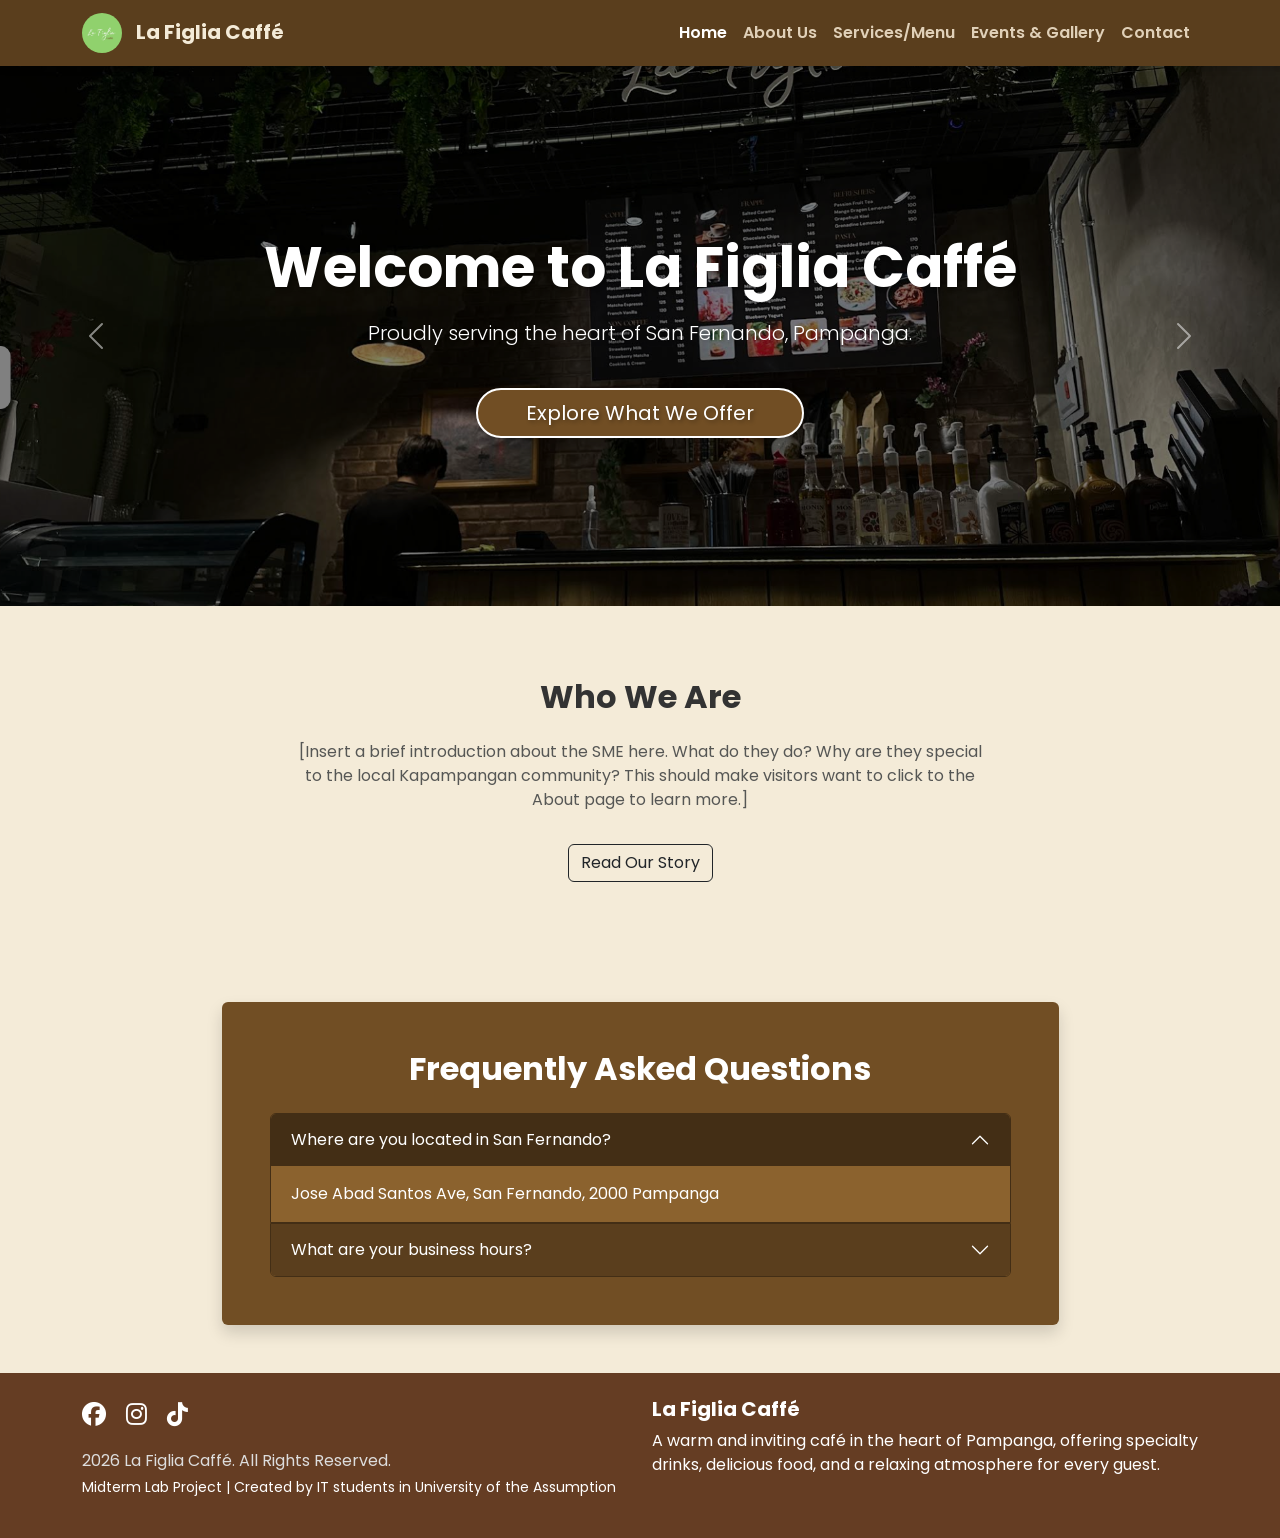
==== index.html @ 01972621 "first commit" ====
<!DOCTYPE html>
<html lang="en">
<head>
    <link rel="stylesheet" href="https://cdnjs.cloudflare.com/ajax/libs/font-awesome/6.4.2/css/all.min.css">
    <meta charset="UTF-8">
    <meta name="viewport" content="width=device-width, initial-scale=1.0">
    <title>La Figlia Caffé | Jose Abad Santos Ave, San Fernando, Pampanga</title>
    <link href="https://cdn.jsdelivr.net/npm/bootstrap@5.3.0/dist/css/bootstrap.min.css" rel="stylesheet">
    <link rel="stylesheet" href="styles.css">
</head>
<body>

    <nav class="navbar navbar-expand-lg navbar-dark navbar-custom sticky-top">
        <div class="container">
            <a class="navbar-brand fw-bold" href="index.html"><img src="images/logo.jpg" alt="La Figlia Caffé Logo" style="height: 40px; width: 40px; border-radius: 50%; margin-right: 10px; object-fit: cover;"> La Figlia Caffé</a>
            <button class="navbar-toggler" type="button" data-bs-toggle="collapse" data-bs-target="#navbarNav">
                <span class="navbar-toggler-icon"></span>
            </button>
            <div class="collapse navbar-collapse justify-content-end" id="navbarNav">
                <ul class="navbar-nav">
                    <li class="nav-item"><a class="nav-link active" href="index.html">Home</a></li>
                    <li class="nav-item"><a class="nav-link" href="about.html">About Us</a></li>
                    <li class="nav-item"><a class="nav-link" href="services.html">Services/Menu</a></li>
                    <li class="nav-item"><a class="nav-link" href="events.html">Events & Gallery</a></li>
                    <li class="nav-item"><a class="nav-link" href="contact.html">Contact</a></li>
                </ul>
            </div>
        </div>
    </nav>

<header class="hero-section position-relative p-0 w-100">
    <div id="heroCarousel" class="carousel slide carousel-fade w-100 h-100" data-bs-ride="carousel">
        <div id="heroCarousel" class="carousel slide carousel-fade h-100" data-bs-ride="carousel">
            <div class="carousel-inner h-100">
                <div class="carousel-item active h-100">
                    <img src="images/hero.png" class="d-block w-100 h-100" style="object-fit: cover; filter: brightness(0.5);" alt="La Figlia Caffé Front">
                </div>
                <div class="carousel-item h-100">
                    <img src="images/cafe-interior.jpg" class="d-block w-100 h-100" style="object-fit: cover; filter: brightness(0.5);" alt="La Figlia Caffé Interior">
                </div>
                <div class="carousel-item h-100">
                    <img src="https://images.unsplash.com/photo-1497935586351-b67a49e012bf?q=80&w=1000&auto=format&fit=crop" class="d-block w-100 h-100" style="object-fit: cover; filter: brightness(0.5);" alt="Coffee Making">
                </div>
            </div>
            
            <button class="carousel-control-prev" type="button" data-bs-target="#heroCarousel" data-bs-slide="prev" style="z-index: 10;">
                <span class="carousel-control-prev-icon" aria-hidden="true"></span>
                <span class="visually-hidden">Previous</span>
            </button>
            <button class="carousel-control-next" type="button" data-bs-target="#heroCarousel" data-bs-slide="next" style="z-index: 10;">
                <span class="carousel-control-next-icon" aria-hidden="true"></span>
                <span class="visually-hidden">Next</span>
            </button>
        </div>

        <div class="position-absolute top-0 start-0 w-100 h-100 d-flex align-items-center justify-content-center" style="z-index: 5; pointer-events: none;">
            <div class="hero-content text-center" style="pointer-events: auto;">
                <h1 class="display-4 fw-bold text-white">Welcome to La Figlia Caffé</h1>
                <p class="lead mt-3 text-white">Proudly serving the heart of San Fernando, Pampanga.</p>
                <a href="services.html" class="btn btn-lg mt-4 px-5 rounded-pill text-white shadow" style="background-color: #714e24; border: 2px solid #ffffff;">Explore What We Offer</a>
            </div>
        </div>
    </header>

    <section class="py-5">
        <div class="container text-center py-4">
            <h2 class="fw-bold mb-4">Who We Are</h2>
            <p class="text-muted mx-auto" style="max-width: 700px;">
                [Insert a brief introduction about the SME here. What do they do? Why are they special to the local Kapampangan community? This should make visitors want to click to the About page to learn more.]
            </p>
            <a href="about.html" class="btn btn-outline-dark mt-3">Read Our Story</a>
        </div>
    </section>

    <section class="py-5">
        <div class="container">
            
            <div class="p-4 p-md-5 rounded shadow w-75 mx-auto" style="background-color: #714e24;">
                <h2 class="text-center fw-bold mb-4 text-white">Frequently Asked Questions</h2>
                
                <div class="accordion" id="faqAccordion">
                    
                    <div class="accordion-item">
                        <h2 class="accordion-header">
                            <button class="accordion-button" type="button" data-bs-toggle="collapse" data-bs-target="#faq1">
                                Where are you located in San Fernando?
                            </button>
                        </h2>
                        <div id="faq1" class="accordion-collapse collapse show" data-bs-parent="#faqAccordion">
                            <div class="accordion-body">
                                Jose Abad Santos Ave, San Fernando, 2000 Pampanga
                            </div>
                        </div>
                    </div>

                    <div class="accordion-item">
                        <h2 class="accordion-header">
                            <button class="accordion-button collapsed" type="button" data-bs-toggle="collapse" data-bs-target="#faq2">
                                What are your business hours?
                            </button>
                        </h2>
                        <div id="faq2" class="accordion-collapse collapse" data-bs-parent="#faqAccordion">
                            <div class="accordion-body">
                                We are open from 10:00AM - 10:00PM everyday.
                            </div>
                        </div>
                    </div>

                </div>
            </div>

        </div>
    </section>
    
    <footer class="footer-custom py-4">
        <div class="container">
            <div class="row">
                <div class="col-md-6">
                    <div class="mb-3">
                        <a href="https://www.facebook.com" target="_blank" class="text-white me-3" style="font-size: 1.5rem;"><i class="fab fa-facebook"></i></a>
                        <a href="https://www.instagram.com" target="_blank" class="text-white me-3" style="font-size: 1.5rem;"><i class="fab fa-instagram"></i></a>
                        <a href="https://www.tiktok.com" target="_blank" class="text-white" style="font-size: 1.5rem;"><i class="fab fa-tiktok"></i></a>
                    </div>
                    <p class="mb-1">2026 La Figlia Caffé. All Rights Reserved.</p>
                    <p class="small text-white">Midterm Lab Project | Created by IT students in University of the Assumption</p>
                </div>
                <div class="col-md-6">
                    <h5 class="text-white fw-bold">La Figlia Caffé</h5>
                    <p class="text-white">A warm and inviting café in the heart of Pampanga, offering specialty drinks, delicious food, and a relaxing atmosphere for every guest.</p>
                </div>
            </div>
        </div>
    </footer>

    <script src="https://cdn.jsdelivr.net/npm/bootstrap@5.3.0/dist/js/bootstrap.bundle.min.js"></script>
</body>
</html>
---- styles.css ----
@import url('https://fonts.googleapis.com/css2?family=Poppins:wght@300;400;600;700&display=swap');

/* Overall Website Background */
body {
    font-family: 'Poppins', sans-serif;
    color: #333;
    background-color: #f4ebd8; /* Soft cream brown */
}

/* Navbar Styles */
.navbar-custom {
    background-color: #5a3e1d; /* Rich coffee brown */
    box-shadow: 0 4px 6px rgba(0,0,0,0.1);
}
.navbar-custom .navbar-brand {
    color: #f4ebd8 !important; /* Cream color for the logo text */
}
.navbar-custom .navbar-brand:hover {
    color: #ffffff !important;
}
.navbar-custom .nav-link {
    font-weight: 600;
    color: #e0d0b8 !important; /* Light tan/cream for links */
    transition: color 0.3s ease;
}
.navbar-custom .nav-link:hover,
.navbar-custom .nav-link.active {
    color: #ffffff !important; /* Pure white when hovering or active */
}

/* Hero Section */
/* Hero Section */
.hero-section {
    height: 60vh;         /* Forces the height to 60% of the screen */
    min-height: 400px;    /* Prevents it from getting too small on phones */
    overflow: hidden;     /* Keeps the images contained */
    background-size: cover;
    display: flex;
    align-items: center;
    text-align: left; 
    color:  #ffffff;
}

.hero-content {
    text-shadow: 2px 2px 4px rgba(0, 0, 0, 0.3);
}

.hero-content h1 {
    font-weight: 700;
    font-size: 3.5rem;
    animation: fadeIn 1.5s ease-in-out;
}

@keyframes fadeIn {
    from { opacity: 0; transform: translateY(20px); }
    to { opacity: 1; transform: translateY(0); }
}

.custom-card {
    transition: transform 0.3s ease, box-shadow 0.3s ease;
    border: none;
    box-shadow: 0 4px 8px rgba(0,0,0,0.1);
}
.custom-card:hover {
    transform: translateY(-10px);
    box-shadow: 0 12px 20px rgba(0,0,0,0.15);
}

.footer-custom {
    background-color: #653d23;
    color: #ddd;
    padding: 40px 0 20px;
}

.custom-menu-tabs .nav-link {
    color: #333;
    font-weight: 600;
    margin: 0 5px;
    border-radius: 50px;
    padding: 10px 25px;
    transition: all 0.3s ease;
}

.custom-menu-tabs .nav-link:hover {
    background-color: #f8f9fa; 
}

.custom-menu-tabs .nav-link.active {
    background-color: #805d31; 
    color: white;
}

.about-img {
    height: 400px; 
    width: 100%;
    object-fit: cover; 
    object-position: center; 
}

/* Custom Styles for the FAQ Accordion */
#faqAccordion .accordion-item {
    background-color: #8b622e; /* Lighter brown for the answer area */
    border: 1px solid #432e15;
    color: #ffffff;
}

#faqAccordion .accordion-button {
    background-color: #5a3e1d; /* Darker brown for the question */
    color: #ffffff;
}

#faqAccordion .accordion-button:not(.collapsed) {
    background-color: #432e15; /* Even darker when clicked/open */
    color: #ffffff;
    box-shadow: none;
}

#faqAccordion .accordion-button:focus {
    border-color: #8b622e;
    box-shadow: 0 0 0 0.25rem rgba(113, 78, 36, 0.5);
}

/* Make the dropdown arrow white so it's visible on dark brown */
#faqAccordion .accordion-button::after {
    filter: brightness(0) invert(1);
}



.bg-cafe-brown {
    background-color: #95745a 
}

header{
    background-color: #8b622e;
}


section {
    background-color: #f4ebd8;
}
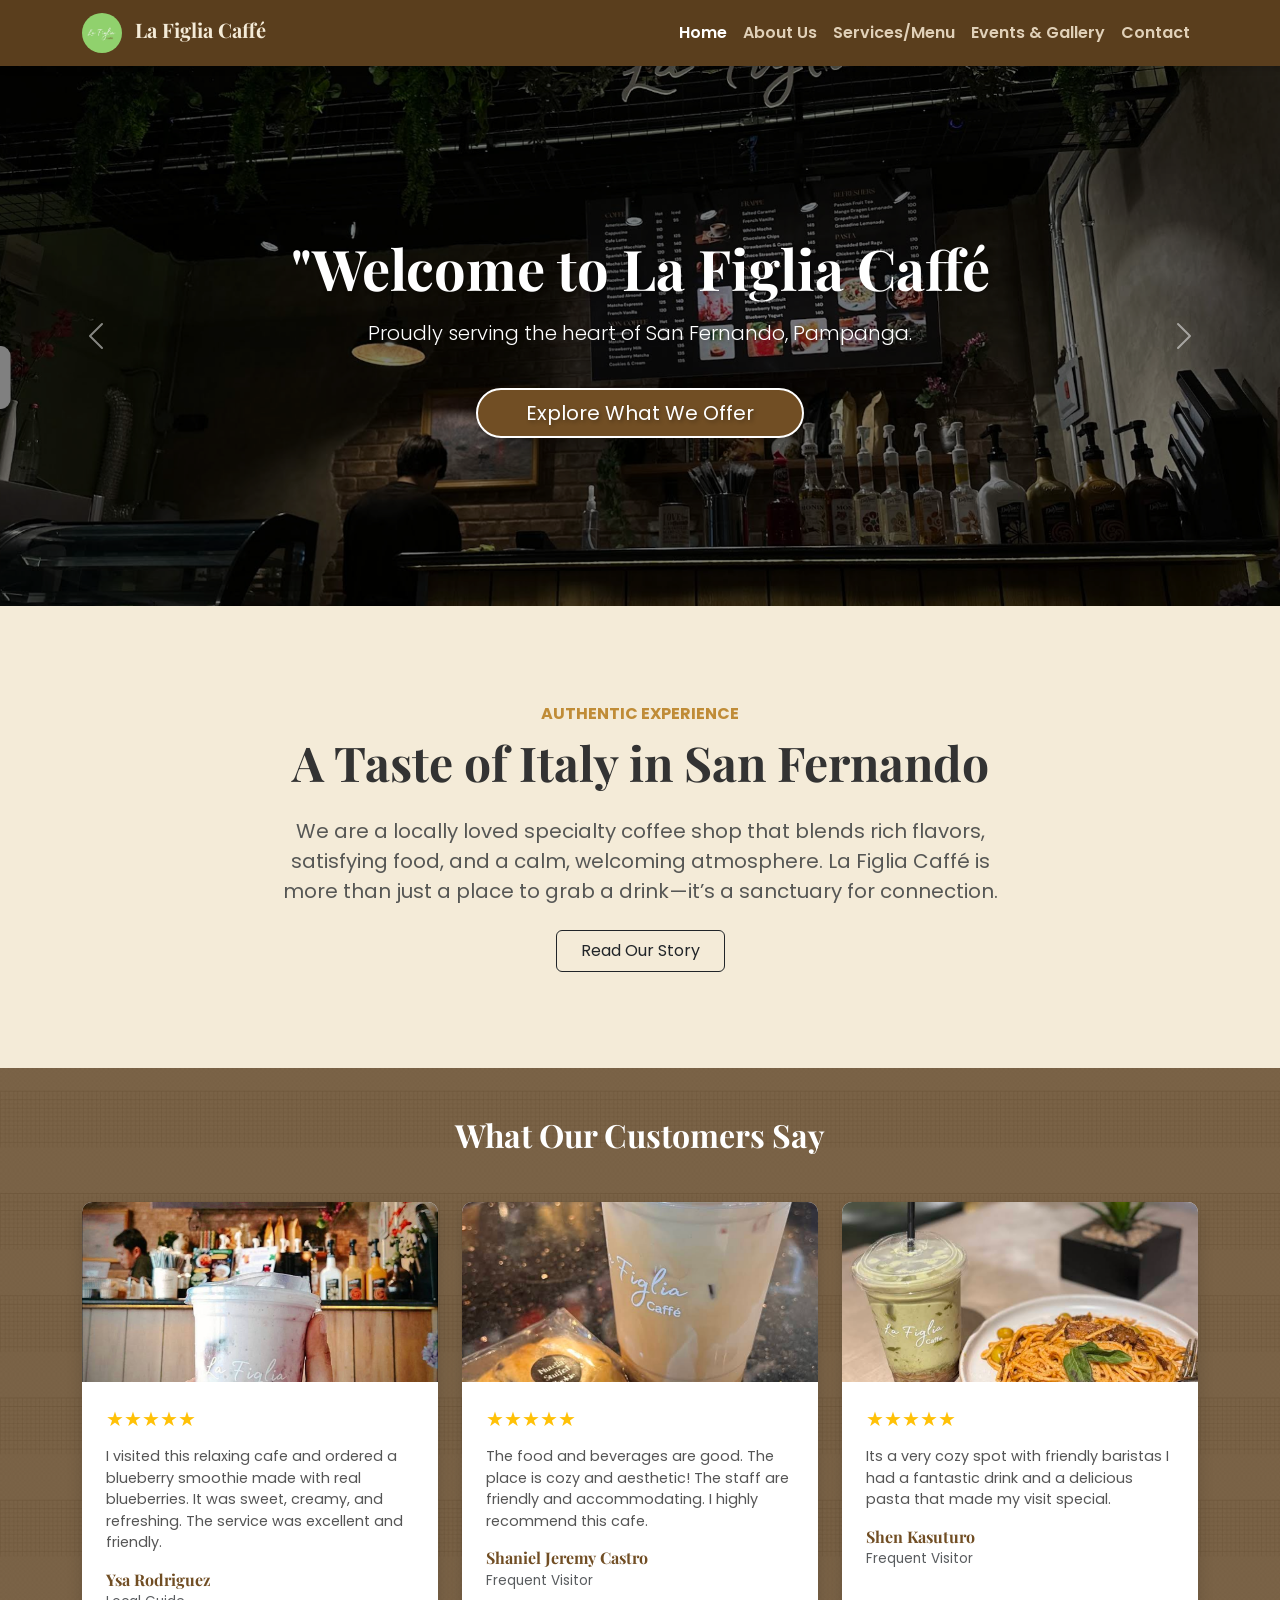
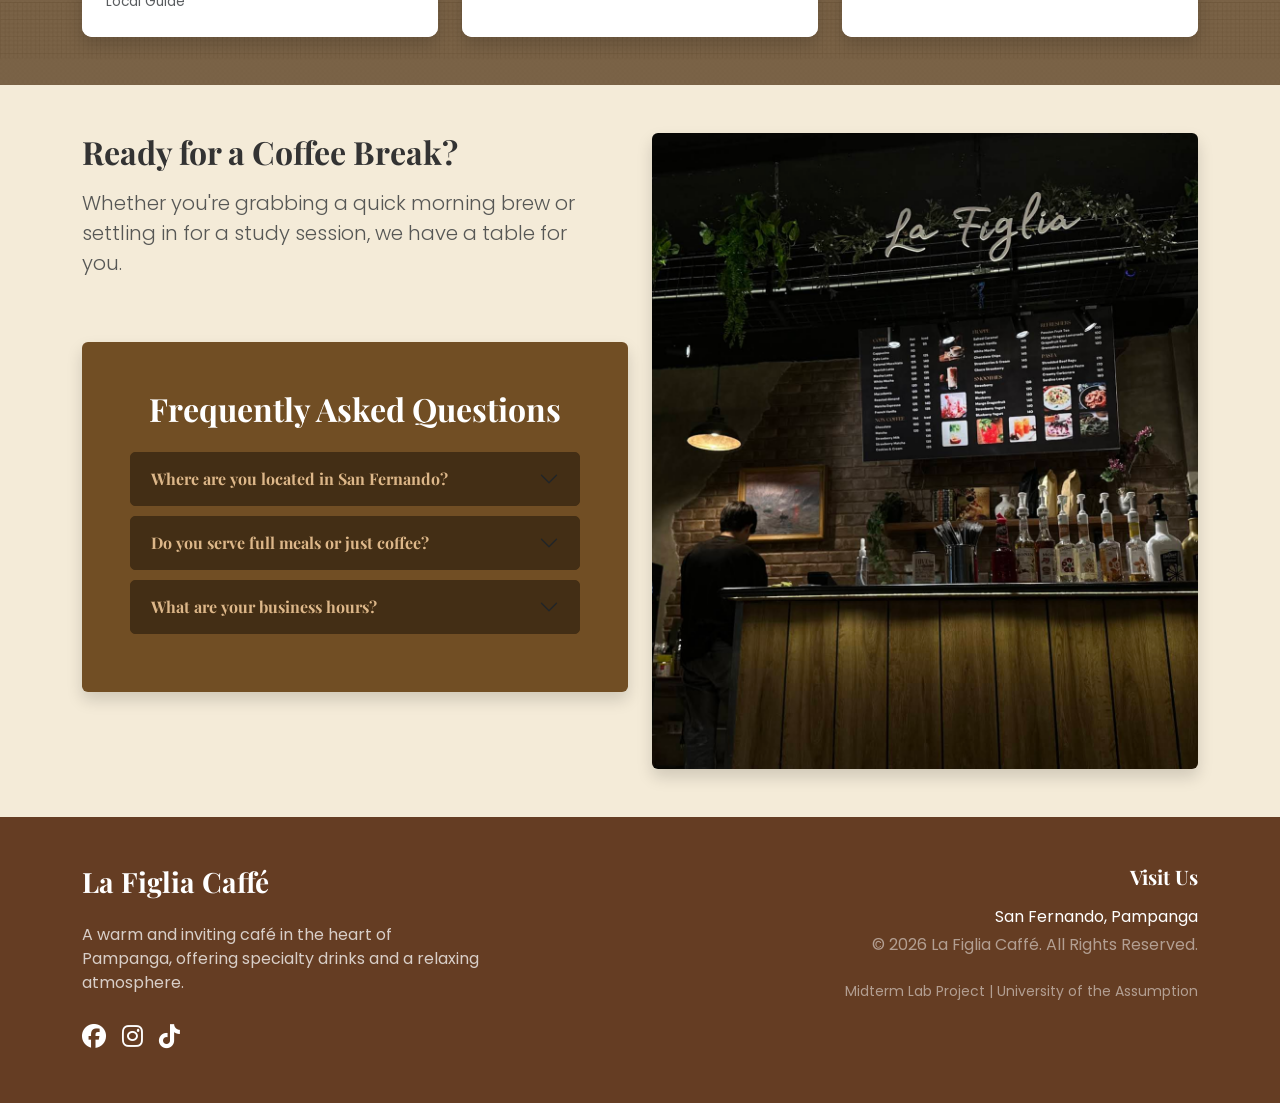
==== commit 61b9ec21: "Deployment" ====
--- a/index.html
+++ b/index.html
@@ -1,10 +1,10 @@
 <!DOCTYPE html>
 <html lang="en">
 <head>
-    <link rel="stylesheet" href="https://cdnjs.cloudflare.com/ajax/libs/font-awesome/6.4.2/css/all.min.css">
     <meta charset="UTF-8">
     <meta name="viewport" content="width=device-width, initial-scale=1.0">
     <title>La Figlia Caffé | Jose Abad Santos Ave, San Fernando, Pampanga</title>
+    <link rel="stylesheet" href="https://cdnjs.cloudflare.com/ajax/libs/font-awesome/6.4.2/css/all.min.css">
     <link href="https://cdn.jsdelivr.net/npm/bootstrap@5.3.0/dist/css/bootstrap.min.css" rel="stylesheet">
     <link rel="stylesheet" href="styles.css">
 </head>
@@ -12,7 +12,10 @@
 
     <nav class="navbar navbar-expand-lg navbar-dark navbar-custom sticky-top">
         <div class="container">
-            <a class="navbar-brand fw-bold" href="index.html"><img src="images/logo.jpg" alt="La Figlia Caffé Logo" style="height: 40px; width: 40px; border-radius: 50%; margin-right: 10px; object-fit: cover;"> La Figlia Caffé</a>
+            <a class="navbar-brand fw-bold" href="index.html">
+                <img src="images/logo.jpg" alt="La Figlia Caffé Logo" style="height: 40px; width: 40px; border-radius: 50%; margin-right: 8px; object-fit: cover;"> 
+                La Figlia Caffé
+            </a>
             <button class="navbar-toggler" type="button" data-bs-toggle="collapse" data-bs-target="#navbarNav">
                 <span class="navbar-toggler-icon"></span>
             </button>
@@ -28,9 +31,8 @@
         </div>
     </nav>
 
-<header class="hero-section position-relative p-0 w-100">
-    <div id="heroCarousel" class="carousel slide carousel-fade w-100 h-100" data-bs-ride="carousel">
-        <div id="heroCarousel" class="carousel slide carousel-fade h-100" data-bs-ride="carousel">
+    <header class="hero-section position-relative p-0 w-100">
+        <div id="heroCarousel" class="carousel slide carousel-fade w-100 h-100" data-bs-ride="carousel">
             <div class="carousel-inner h-100">
                 <div class="carousel-item active h-100">
                     <img src="images/hero.png" class="d-block w-100 h-100" style="object-fit: cover; filter: brightness(0.5);" alt="La Figlia Caffé Front">
@@ -42,7 +44,6 @@
                     <img src="https://images.unsplash.com/photo-1497935586351-b67a49e012bf?q=80&w=1000&auto=format&fit=crop" class="d-block w-100 h-100" style="object-fit: cover; filter: brightness(0.5);" alt="Coffee Making">
                 </div>
             </div>
-            
             <button class="carousel-control-prev" type="button" data-bs-target="#heroCarousel" data-bs-slide="prev" style="z-index: 10;">
                 <span class="carousel-control-prev-icon" aria-hidden="true"></span>
                 <span class="visually-hidden">Previous</span>
@@ -55,78 +56,151 @@
 
         <div class="position-absolute top-0 start-0 w-100 h-100 d-flex align-items-center justify-content-center" style="z-index: 5; pointer-events: none;">
             <div class="hero-content text-center" style="pointer-events: auto;">
-                <h1 class="display-4 fw-bold text-white">Welcome to La Figlia Caffé</h1>
+                <h1 class="fw-bold text-white">"Welcome to La Figlia Caffé</h1>
                 <p class="lead mt-3 text-white">Proudly serving the heart of San Fernando, Pampanga.</p>
                 <a href="services.html" class="btn btn-lg mt-4 px-5 rounded-pill text-white shadow" style="background-color: #714e24; border: 2px solid #ffffff;">Explore What We Offer</a>
             </div>
         </div>
     </header>
 
+    <section class="py-5 overflow-hidden">
+        <div class="container py-5">
+            <div class="row justify-content-center">
+                <div class="col-lg-8 text-center">
+                    <span class="text-uppercase fw-bold ls-2" style="color: #c08c37;">Authentic Experience</span>
+                    <h2 class="display-5 fw-bold mt-2 mb-4">A Taste of Italy in San Fernando</h2>
+                    <p class="text-muted fs-5 mb-4">
+                        We are a locally loved specialty coffee shop that blends rich flavors, satisfying food, and a calm, welcoming atmosphere. La Figlia Caffé is more than just a place to grab a drink—it’s a sanctuary for connection.
+                    </p>
+                    <a href="about.html" class="btn btn-outline-dark px-4 py-2">Read Our Story</a>
+                </div>
+            </div>
+        </div>
+    </section>
+
+    <section class="py-5 text-white grid-pattern-overlay">
+    
+        <div class="container">
+            <h2 class="fw-bold mb-5 text-center">What Our Customers Say</h2>
+            <div class="row g-4">
+                <div class="col-md-4">
+                    <div class="card h-100 border-0 shadow custom-card" style="border-radius: 10px; overflow: hidden;">
+                        <img src="images/review1.png" alt="Customer Review 1" style="width: 100%; height: 180px; object-fit: cover;">
+                        <div class="card-body p-4" style="background: #fff;">
+                            <h5 class="text-warning mb-3">★★★★★</h5>
+                            <p class="card-text" style="font-size: 0.9rem; line-height: 1.5; color: #555;">I visited this relaxing cafe and ordered a blueberry smoothie made with real blueberries. It was sweet, creamy, and refreshing. The service was excellent and friendly.</p>
+                            <h6 class="fw-bold mt-3 mb-0" style="color: #714e24;">Ysa Rodriguez</h6>
+                            <small class="text-muted" style="font-size: 0.85rem;">Local Guide</small>
+                        </div>
+                    </div>
+                </div>
+                <div class="col-md-4">
+                    <div class="card h-100 border-0 shadow custom-card" style="border-radius: 10px; overflow: hidden;">
+                        <img src="images/review2.png" alt="Customer Review 2" style="width: 100%; height: 180px; object-fit: cover;">
+                        <div class="card-body p-4" style="background: #fff;">
+                            <h5 class="text-warning mb-3">★★★★★</h5>
+                            <p class="card-text" style="font-size: 0.9rem; line-height: 1.5; color: #555;">The food and beverages are good. The place is cozy and aesthetic! The staff are friendly and accommodating. I highly recommend this cafe.</p>
+                            <h6 class="fw-bold mt-3 mb-0" style="color: #714e24;">Shaniel Jeremy Castro</h6>
+                            <small class="text-muted" style="font-size: 0.85rem;">Frequent Visitor</small>
+                        </div>
+                    </div>
+                </div>
+                <div class="col-md-4">
+                    <div class="card h-100 border-0 shadow custom-card" style="border-radius: 10px; overflow: hidden;">
+                        <img src="images/review3.png" alt="Customer Review 3" style="width: 100%; height: 180px; object-fit: cover;">
+                        <div class="card-body p-4" style="background: #fff;">
+                            <h5 class="text-warning mb-3">★★★★★</h5>
+                            <p class="card-text" style="font-size: 0.9rem; line-height: 1.5; color: #555;">Its a very cozy spot with friendly baristas I had a fantastic drink and a delicious pasta that made my visit special.</p>
+                            <h6 class="fw-bold mt-3 mb-0" style="color: #714e24;">Shen Kasuturo</h6>
+                            <small class="text-muted" style="font-size: 0.85rem;">Frequent Visitor</small>
+                        </div>
+                    </div>
+                </div>
+            </div>
+        </div>
+    </section>
+
     <section class="py-5">
-        <div class="container text-center py-4">
-            <h2 class="fw-bold mb-4">Who We Are</h2>
-            <p class="text-muted mx-auto" style="max-width: 700px;">
-                [Insert a brief introduction about the SME here. What do they do? Why are they special to the local Kapampangan community? This should make visitors want to click to the About page to learn more.]
-            </p>
-            <a href="about.html" class="btn btn-outline-dark mt-3">Read Our Story</a>
-        </div>
+        <div class="container">
+            <div class="row align-items-stretch g-4">
+                <div class="col-md-6 d-flex flex-column">
+                    <div class="mb-5 pe-lg-4">
+                        <h2 class="fw-bold mb-3">Ready for a Coffee Break?</h2>
+                        <p class="lead text-muted" style="color: #7d590c;">Whether you're grabbing a quick morning brew or settling in for a study session, we have a table for you.</p>
+                    </div>
+
+                    <div class="p-4 p-md-5 rounded shadow" style="background-color: #714e24; height: auto;">                        
+                        <h2 class="text-center fw-bold mb-4 text-white">Frequently Asked Questions</h2>
+                        
+                        <div class="accordion flex-grow-1" id="faqAccordion">
+                            
+                            <div class="accordion-item">
+                                <h2 class="accordion-header" id="headingOne">
+                                    <button class="accordion-button collapsed" type="button" data-bs-toggle="collapse" data-bs-target="#faq1" aria-expanded="false" aria-controls="faq1">
+                                        Where are you located in San Fernando?
+                                    </button>
+                                </h2>
+                                <div id="faq1" class="accordion-collapse collapse" aria-labelledby="headingOne" data-bs-parent="#faqAccordion">
+                                    <div class="accordion-body" style="color: #f4ebd8;">
+                                        Jose Abad Santos Ave, San Fernando, 2000 Pampanga
+                                    </div>
+                                </div>
+                            </div>
+
+                            <div class="accordion-item">
+                                <h2 class="accordion-header" id="headingTwo">
+                                    <button class="accordion-button collapsed" type="button" data-bs-toggle="collapse" data-bs-target="#faq2" aria-expanded="false" aria-controls="faq2">
+                                        Do you serve full meals or just coffee?
+                                    </button>
+                                </h2>
+                                <div id="faq2" class="accordion-collapse collapse" aria-labelledby="headingTwo" data-bs-parent="#faqAccordion">
+                                    <div class="accordion-body" style="color: #f4ebd8;">
+                                        We serve a variety of hearty Kapampangan-inspired rice meals, and pastas to pair with your drinks. 
+                                    </div>
+                                </div>
+                            </div>
+
+                            <div class="accordion-item">
+                                <h2 class="accordion-header" id="headingThree">
+                                    <button class="accordion-button collapsed" type="button" data-bs-toggle="collapse" data-bs-target="#faq3" aria-expanded="false" aria-controls="faq3">
+                                        What are your business hours?
+                                    </button>
+                                </h2>
+                                <div id="faq3" class="accordion-collapse collapse" aria-labelledby="headingThree" data-bs-parent="#faqAccordion">
+                                    <div class="accordion-body" style="color: #f4ebd8;">
+                                        We are open from 10:00AM - 10:00PM everyday.
+                                    </div>
+                                </div>
+                            </div>
+
+                        </div>
+                        </div>
+                </div>
+                
+                <div class="col-md-6">
+                    <img src="images/pic1.png" alt="La Figlia Caffé" class="w-100 h-100 rounded shadow" style="object-fit: cover;">
+                </div>
+            </div>
+        </div>         
     </section>
 
-    <section class="py-5">
-        <div class="container">
-            
-            <div class="p-4 p-md-5 rounded shadow w-75 mx-auto" style="background-color: #714e24;">
-                <h2 class="text-center fw-bold mb-4 text-white">Frequently Asked Questions</h2>
-                
-                <div class="accordion" id="faqAccordion">
-                    
-                    <div class="accordion-item">
-                        <h2 class="accordion-header">
-                            <button class="accordion-button" type="button" data-bs-toggle="collapse" data-bs-target="#faq1">
-                                Where are you located in San Fernando?
-                            </button>
-                        </h2>
-                        <div id="faq1" class="accordion-collapse collapse show" data-bs-parent="#faqAccordion">
-                            <div class="accordion-body">
-                                Jose Abad Santos Ave, San Fernando, 2000 Pampanga
-                            </div>
-                        </div>
-                    </div>
-
-                    <div class="accordion-item">
-                        <h2 class="accordion-header">
-                            <button class="accordion-button collapsed" type="button" data-bs-toggle="collapse" data-bs-target="#faq2">
-                                What are your business hours?
-                            </button>
-                        </h2>
-                        <div id="faq2" class="accordion-collapse collapse" data-bs-parent="#faqAccordion">
-                            <div class="accordion-body">
-                                We are open from 10:00AM - 10:00PM everyday.
-                            </div>
-                        </div>
-                    </div>
-
-                </div>
-            </div>
-
-        </div>
-    </section>
-    
-    <footer class="footer-custom py-4">
-        <div class="container">
-            <div class="row">
+    <footer class="footer-custom py-5 text-white">
+        <div class="container">
+            <div class="row gy-4">
                 <div class="col-md-6">
-                    <div class="mb-3">
-                        <a href="https://www.facebook.com" target="_blank" class="text-white me-3" style="font-size: 1.5rem;"><i class="fab fa-facebook"></i></a>
-                        <a href="https://www.instagram.com" target="_blank" class="text-white me-3" style="font-size: 1.5rem;"><i class="fab fa-instagram"></i></a>
-                        <a href="https://www.tiktok.com" target="_blank" class="text-white" style="font-size: 1.5rem;"><i class="fab fa-tiktok"></i></a>
-                    </div>
-                    <p class="mb-1">2026 La Figlia Caffé. All Rights Reserved.</p>
-                    <p class="small text-white">Midterm Lab Project | Created by IT students in University of the Assumption</p>
-                </div>
-                <div class="col-md-6">
-                    <h5 class="text-white fw-bold">La Figlia Caffé</h5>
-                    <p class="text-white">A warm and inviting café in the heart of Pampanga, offering specialty drinks, delicious food, and a relaxing atmosphere for every guest.</p>
+                    <h3 class="fw-bold mb-4">La Figlia Caffé</h3>
+                    <p class="opacity-75 mb-4" style="max-width: 400px;">A warm and inviting café in the heart of Pampanga, offering specialty drinks and a relaxing atmosphere.</p>
+                    <div class="d-flex gap-3">
+                        <a href="https://web.facebook.com/profile.php?id=100064023850312" target="_blank" class="text-white fs-4"><i class="fab fa-facebook"></i></a>
+                        <a href="https://www.instagram.com/lafigliacaffe?igsh=OGhwcjQxeGR0eXFm" target="_blank" class="text-white fs-4"><i class="fab fa-instagram"></i></a>
+                        <a href="https://www.tiktok.com/@benseangwyn2512" target="_blank" class="text-white fs-4"><i class="fab fa-tiktok"></i></a>
+                    </div>
+                </div>
+                <div class="col-md-6 text-md-end">
+                    <h5 class="fw-bold mb-3">Visit Us</h5>
+                    <p class="mb-1">San Fernando, Pampanga</p>
+                    <p class="mb-4 text-white-50">© 2026 La Figlia Caffé. All Rights Reserved.</p>
+                    <p class="small text-white-50">Midterm Lab Project | University of the Assumption</p>
                 </div>
             </div>
         </div>
--- a/styles.css
+++ b/styles.css
@@ -1,4 +1,4 @@
-@import url('https://fonts.googleapis.com/css2?family=Poppins:wght@300;400;600;700&display=swap');
+@import url('https://fonts.googleapis.com/css2?family=Playfair+Display:wght@600;700&family=Poppins:wght@300;400;600;700&display=swap');
 
 /* Overall Website Background */
 body {
@@ -7,38 +7,42 @@
     background-color: #f4ebd8; /* Soft cream brown */
 }
 
+/* Typography */
+h1, h2, h3, h4, h5, h6, .navbar-brand {
+    font-family: 'Playfair Display', serif;
+}
+
 /* Navbar Styles */
 .navbar-custom {
     background-color: #5a3e1d; /* Rich coffee brown */
     box-shadow: 0 4px 6px rgba(0,0,0,0.1);
 }
 .navbar-custom .navbar-brand {
-    color: #f4ebd8 !important; /* Cream color for the logo text */
+    color: #f4ebd8 !important;
 }
 .navbar-custom .navbar-brand:hover {
     color: #ffffff !important;
 }
 .navbar-custom .nav-link {
     font-weight: 600;
-    color: #e0d0b8 !important; /* Light tan/cream for links */
+    color: #e0d0b8 !important;
     transition: color 0.3s ease;
 }
 .navbar-custom .nav-link:hover,
 .navbar-custom .nav-link.active {
-    color: #ffffff !important; /* Pure white when hovering or active */
+    color: #ffffff !important;
 }
 
 /* Hero Section */
-/* Hero Section */
 .hero-section {
-    height: 60vh;         /* Forces the height to 60% of the screen */
-    min-height: 400px;    /* Prevents it from getting too small on phones */
-    overflow: hidden;     /* Keeps the images contained */
+    height: 60vh;
+    min-height: 400px;
+    overflow: hidden;
     background-size: cover;
     display: flex;
     align-items: center;
-    text-align: left; 
-    color:  #ffffff;
+    text-align: left;
+    color: #ffffff;
 }
 
 .hero-content {
@@ -56,6 +60,21 @@
     to { opacity: 1; transform: translateY(0); }
 }
 
+/* Cards & Testimonials */
+.testimonial-card-style {
+    border-radius: 10px;
+    overflow: hidden;
+    transition: transform 0.3s ease;
+}
+.testimonial-card-style:hover {
+    transform: translateY(-5px);
+}
+.testimonial-img {
+    width: 100%;
+    height: 180px;
+    object-fit: cover;
+}
+
 .custom-card {
     transition: transform 0.3s ease, box-shadow 0.3s ease;
     border: none;
@@ -66,12 +85,7 @@
     box-shadow: 0 12px 20px rgba(0,0,0,0.15);
 }
 
-.footer-custom {
-    background-color: #653d23;
-    color: #ddd;
-    padding: 40px 0 20px;
-}
-
+/* Menu Page Styles */
 .custom-menu-tabs .nav-link {
     color: #333;
     font-weight: 600;
@@ -80,62 +94,89 @@
     padding: 10px 25px;
     transition: all 0.3s ease;
 }
-
-.custom-menu-tabs .nav-link:hover {
-    background-color: #f8f9fa; 
-}
-
 .custom-menu-tabs .nav-link.active {
-    background-color: #805d31; 
+    background-color: #805d31;
     color: white;
 }
 
-.about-img {
-    height: 400px; 
-    width: 100%;
-    object-fit: cover; 
-    object-position: center; 
+/* FAQ Accordion Styling - FIXED & CLEANED */
+.accordion-item {
+    background-color: transparent !important;
+    border: none !important;
+    margin-bottom: 10px;
 }
 
-/* Custom Styles for the FAQ Accordion */
-#faqAccordion .accordion-item {
-    background-color: #8b622e; /* Lighter brown for the answer area */
-    border: 1px solid #432e15;
-    color: #ffffff;
+.accordion-button {
+    background-color: #432e15 !important; /* Cream when closed */
+    color: #ddb789 !important; /* Brown text */
+    font-weight: bold;
+    border: 1px solid #432e15 !important;
+    border-radius: 5px !important;
 }
 
-#faqAccordion .accordion-button {
-    background-color: #5a3e1d; /* Darker brown for the question */
-    color: #ffffff;
+/* When the FAQ is OPEN */
+.accordion-button:not(.collapsed) {
+    background-color: #f4ebd8 !important; /* Brown when open */
+    color: #80602d !important; /* White text */
+    box-shadow: none !important;
 }
 
-#faqAccordion .accordion-button:not(.collapsed) {
-    background-color: #432e15; /* Even darker when clicked/open */
-    color: #ffffff;
-    box-shadow: none;
+/* Removes the blue/white highlight on mobile tap */
+.accordion-button:focus {
+    box-shadow: none !important;
+    outline: none !important;
 }
 
-#faqAccordion .accordion-button:focus {
-    border-color: #8b622e;
-    box-shadow: 0 0 0 0.25rem rgba(113, 78, 36, 0.5);
-}
-
-/* Make the dropdown arrow white so it's visible on dark brown */
-#faqAccordion .accordion-button::after {
+/* Changes the little arrow color to white when open */
+.accordion-button:not(.collapsed)::after {
     filter: brightness(0) invert(1);
 }
 
-
-
-.bg-cafe-brown {
-    background-color: #95745a 
+.accordion-body {
+    padding: 20px;
+    background-color: rgba(255, 255, 255, 0.05);
+    border-radius: 0 0 5px 5px;
 }
 
-header{
-    background-color: #8b622e;
+/* Footer */
+.footer-custom {
+    background-color: #653d23;
+    color: #ddd;
+    padding: 40px 0 20px;
 }
 
+/* Helper Classes */
+.bg-cafe-brown { background-color: #6d4d35; }
 
-section {
-    background-color: #f4ebd8;
+/* Responsive Media Query */
+/* Mobile Optimization */
+@media (max-width: 768px) {
+    /* Shrinks the "Welcome to La Figlia Caffé" text */
+    .hero-content h1 {
+        font-size: 2rem !important; /* Smaller size for mobile */
+        line-height: 1.2;
+    }
+
+    /* Shrinks the sub-text below the title */
+    .hero-content p.lead {
+        font-size: 1rem !important;
+        margin-top: 10px;
+    }
+
+    /* Adjusts the button size so it fits better */
+    .hero-content .btn-lg {
+        padding: 10px 30px !important;
+        font-size: 0.9rem !important;
+    }
+}
+
+/* New class for the subtle grid background pattern */
+.grid-pattern-overlay {
+    /* Use 'linear-gradient' to overlay the color and the image at the same time */
+    background: 
+        linear-gradient(rgba(108, 82, 51, 0.9), rgba(108, 82, 51, 0.9)), 
+        url('images/grid-bg.png');
+    
+    background-repeat: repeat;
+    background-size: 100px; /* Adjust this to make the grid squares bigger or smaller */
 }
